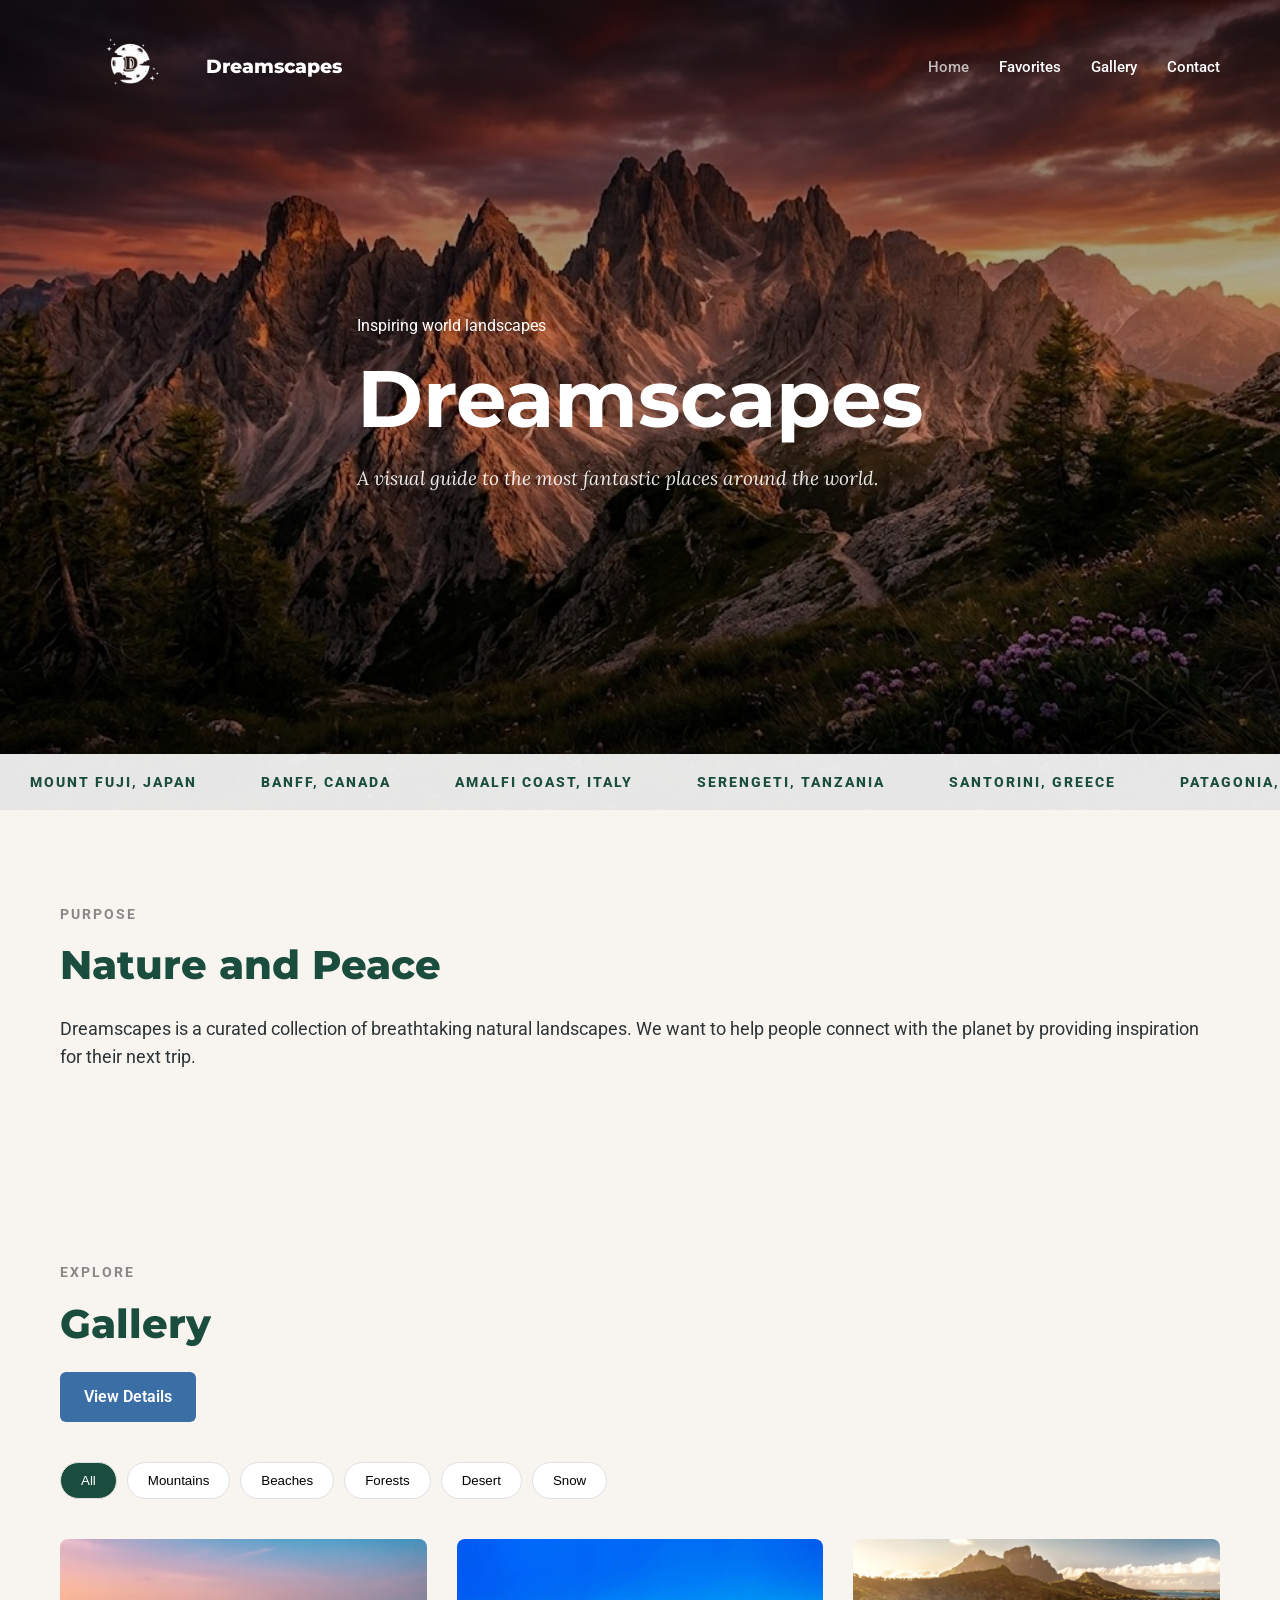
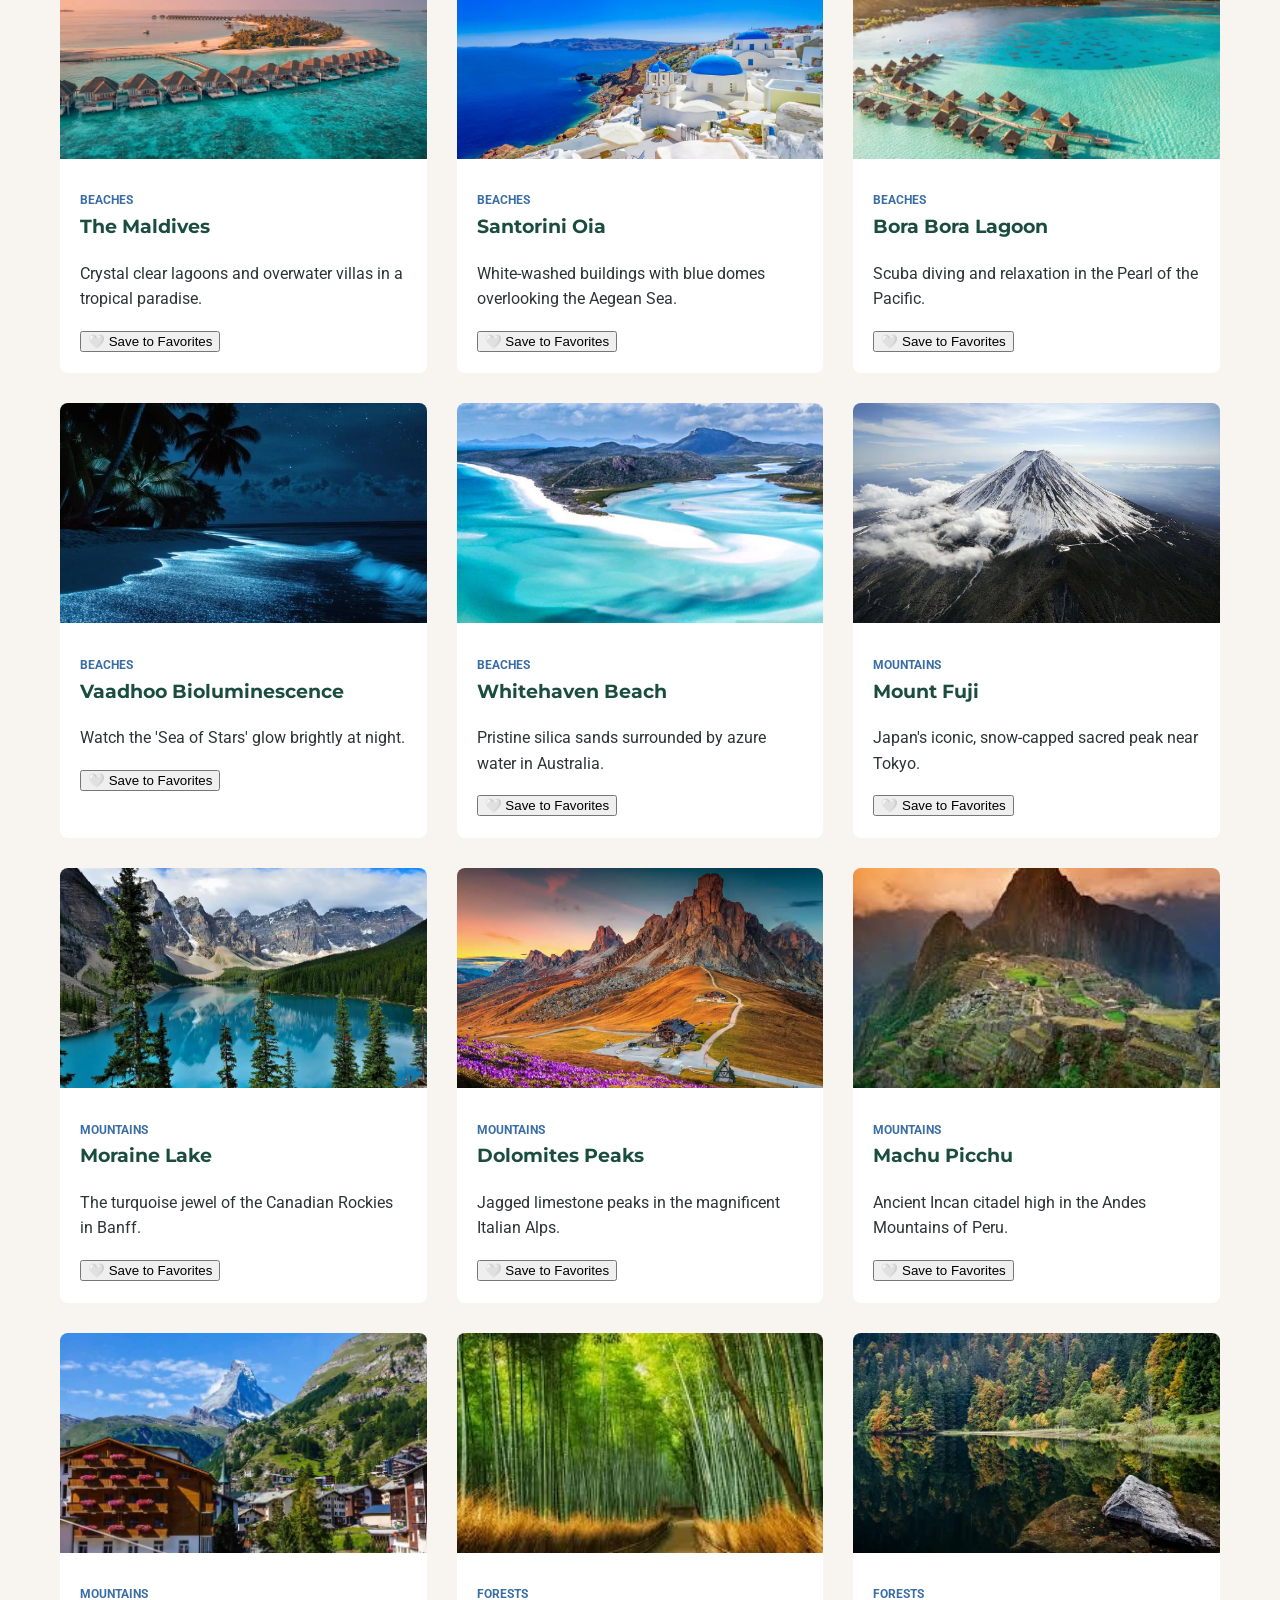
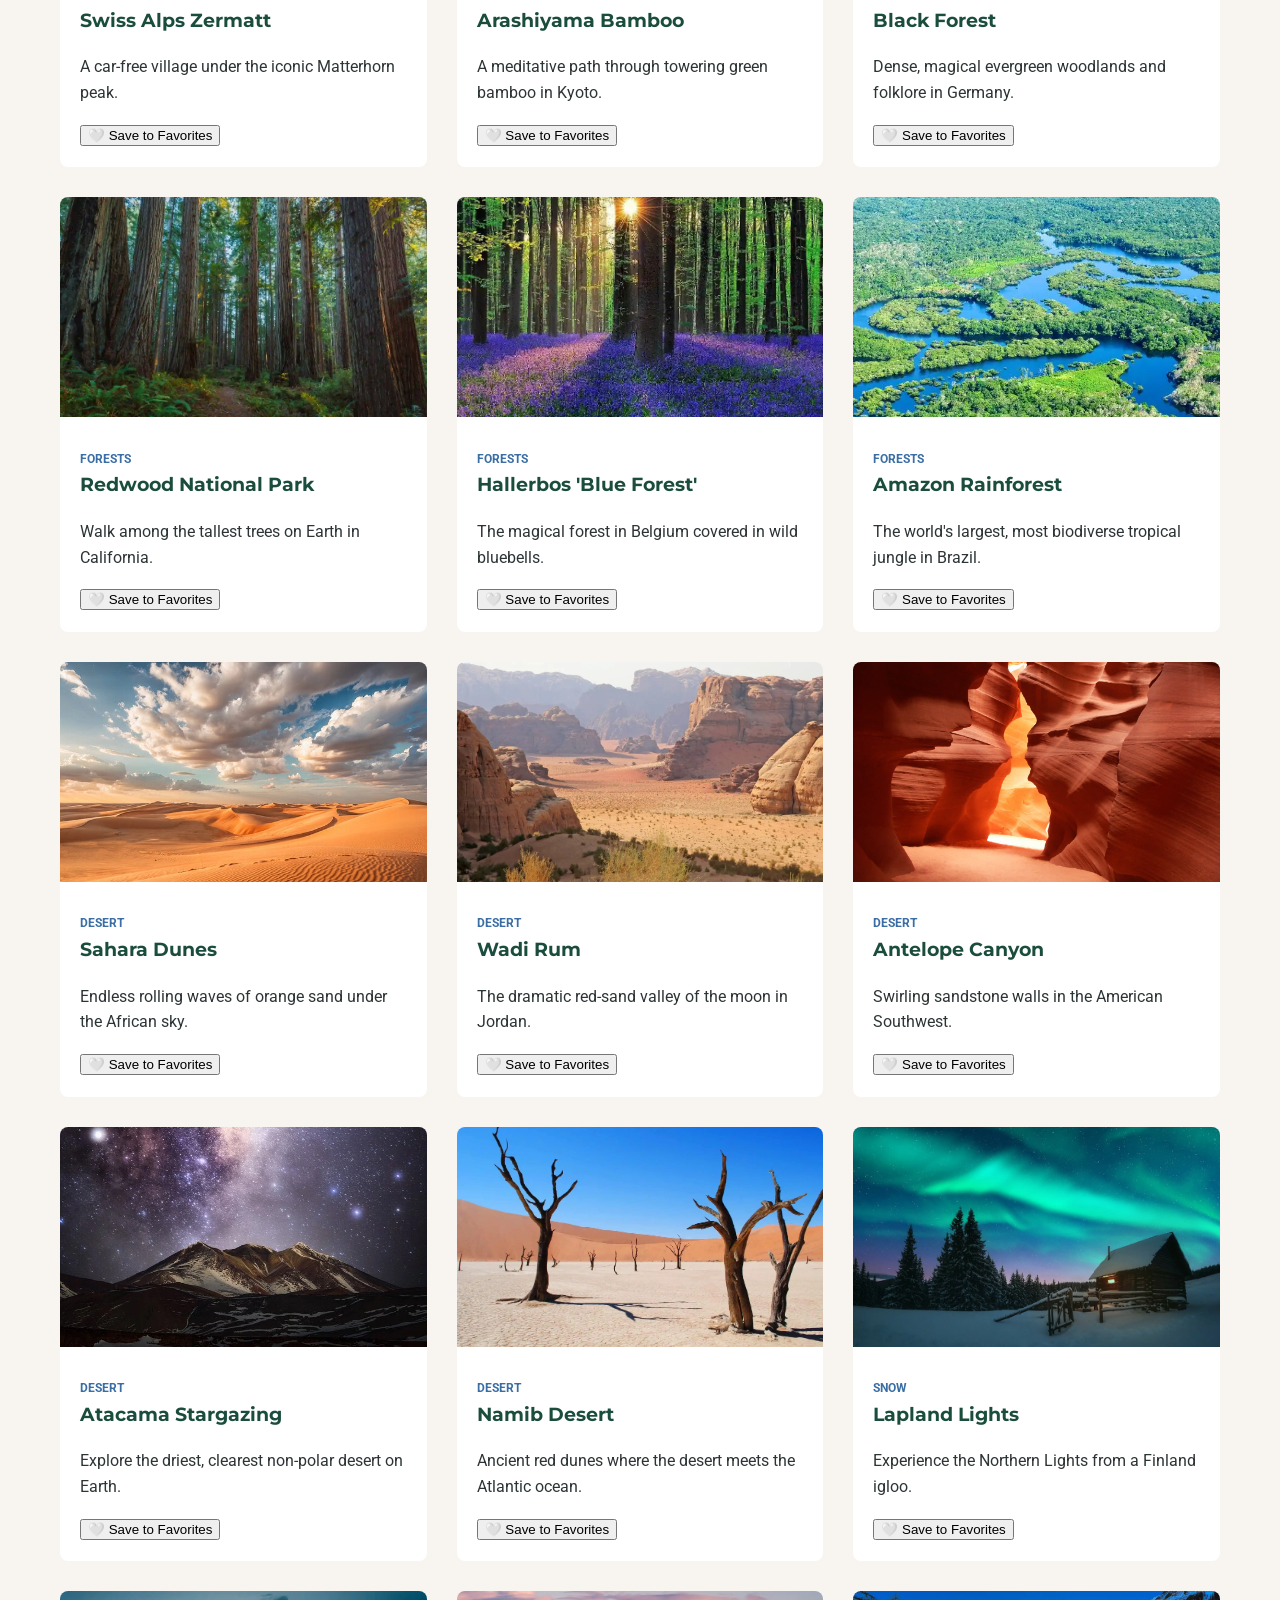
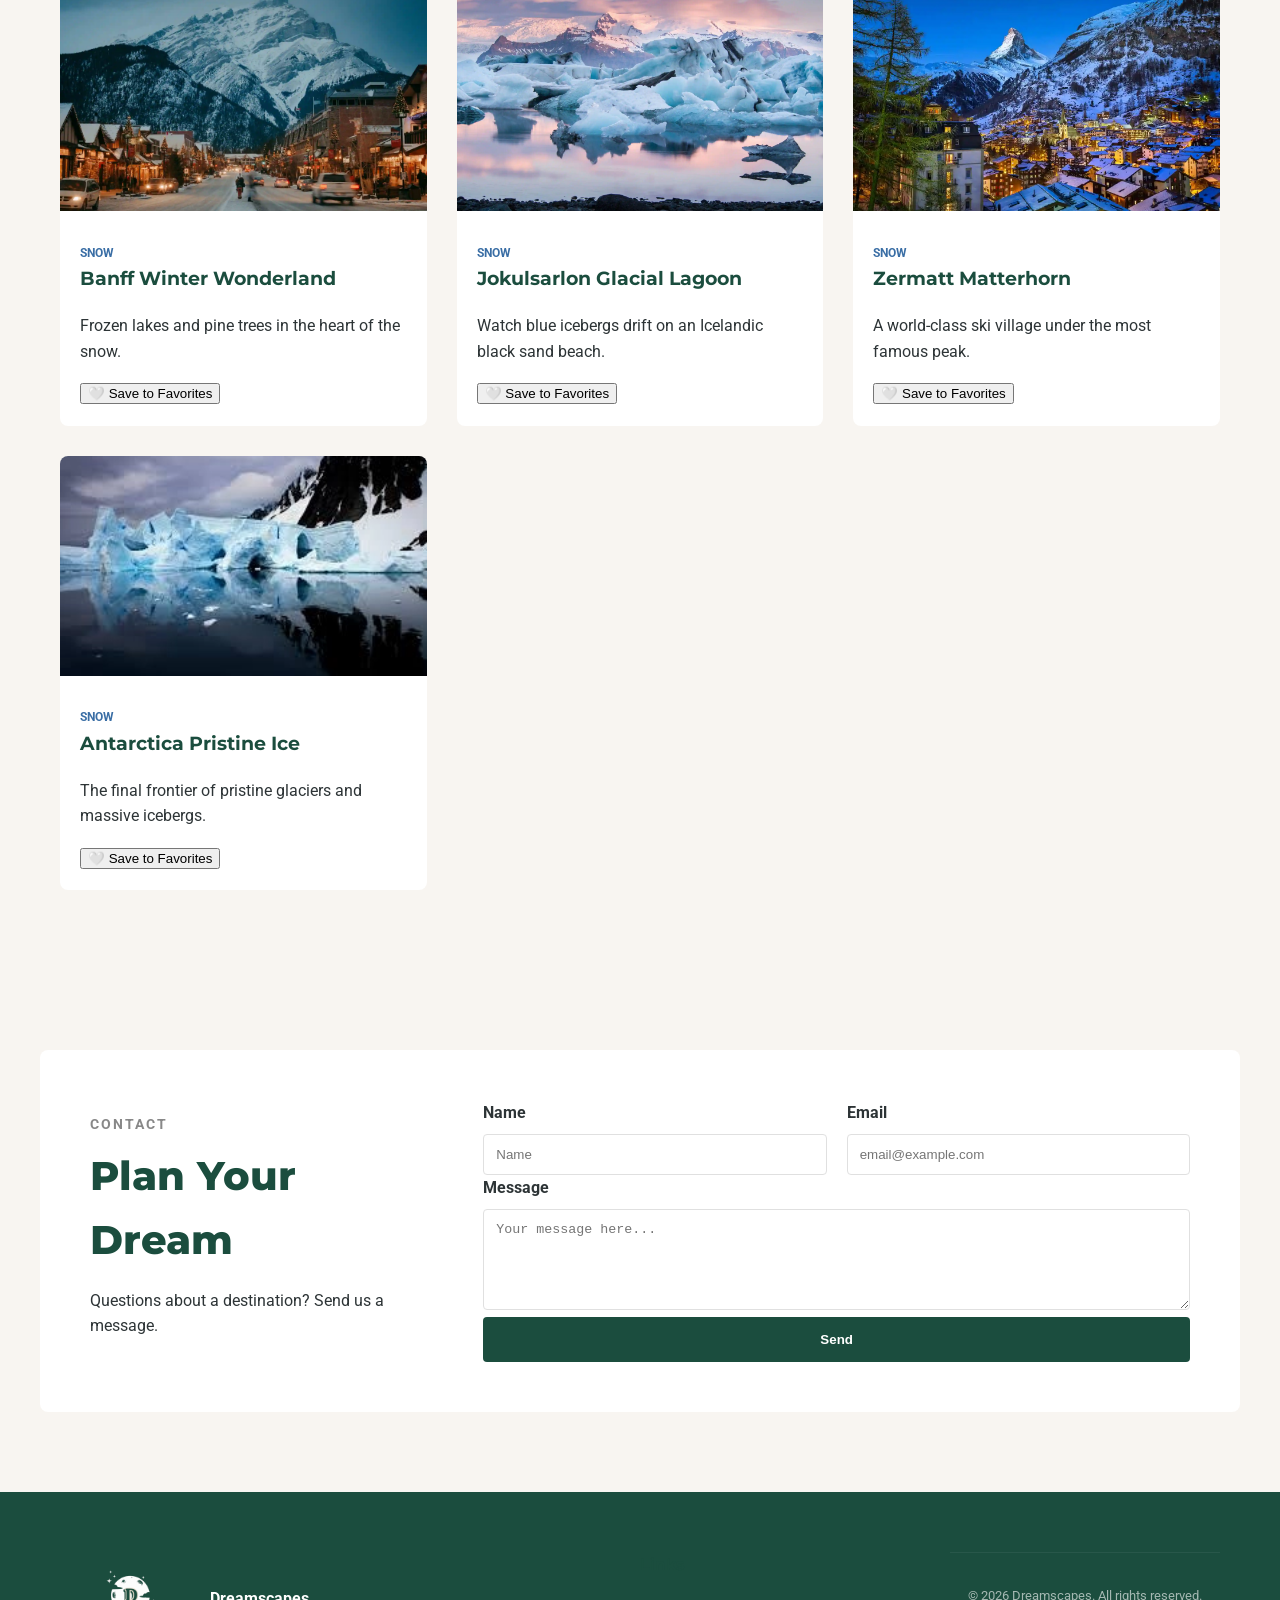
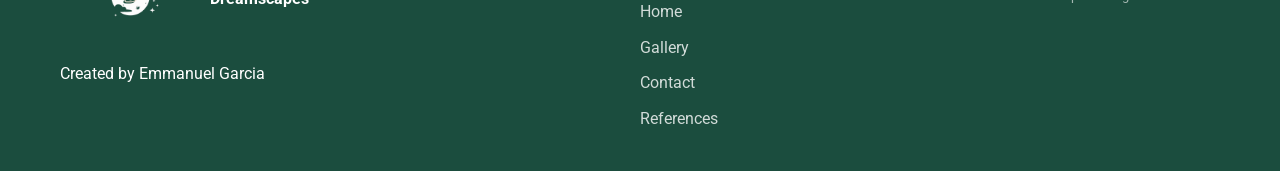
==== project/index.html @ d904b3e5 "all the basic page" ====
<!DOCTYPE html>
<html lang="en">
<head>
  <meta charset="UTF-8">
  <meta name="viewport" content="width=device-width, initial-scale=1.0">
  <meta name="description" content="Explore natural landscapes and tourist destinations with Dreamscapes.">
  <meta name="author" content="Emmanuel Garcia Trevino">
  <title>Dreamscapes | Dreams Explorer</title>

  <link rel="preconnect" href="https://fonts.googleapis.com">
  <link rel="preconnect" href="https://fonts.gstatic.com" crossorigin>
  <link href="https://fonts.googleapis.com/css2?family=Lora:ital,wght@0,400;1,400&family=Montserrat:wght@500;700;800&family=Roboto:wght@400;500&display=swap" rel="stylesheet">
  <link rel="stylesheet" href="styles/project.css">
</head>

<body>
  <nav class="nav">
    <div class="container nav-inner">
      <a href="index.html" class="nav-logo">
        <img src="images/logo.png" alt="Dreamscapes logo" class="logo-img">
        <span class="logo-text">Dreamscapes</span>
      </a>
      
      <div class="nav-links" id="nav-links">
        <a href="index.html" class="active">Home</a>
        <a href="favorites.html">Favorites</a>
        <a href="#gallery">Gallery</a>
        <a href="#contact">Contact</a>
      </div>

      <button class="hamburger" id="hamburger-btn" aria-label="Menu">
        <svg xmlns="http://www.w3.org/2000/svg" width="24" height="24" viewBox="0 0 24 24" fill="none" stroke="currentColor" stroke-width="2" stroke-linecap="round" stroke-linejoin="round">
          <line x1="3" y1="12" x2="21" y2="12"></line>
          <line x1="3" y1="6" x2="21" y2="6"></line>
          <line x1="3" y1="18" x2="21" y2="18"></line>
        </svg>
      </button>
    </div>
  </nav>

  <header class="hero">
    <img src="images/banner-landscape.jpg" alt="Mountain landscape" fetchpriority="high">
    <div class="hero-overlay"></div>
    <div class="hero-content container">
      <p class="hero-label">Inspiring world landscapes</p>
      <h1 class="hero-title">Dreamscapes</h1>
      <p class="hero-desc">
        A visual guide to the most fantastic places around the world.
      </p>
    </div>
    <div class="marquee-ribbon">
      <div class="marquee-track">
        <span>Mount Fuji, Japan</span> <span>Banff, Canada</span> <span>Amalfi Coast, Italy</span> <span>Serengeti, Tanzania</span> <span>Santorini, Greece</span> <span>Patagonia, Argentina</span> <span>Great Barrier Reef</span>
        <span>Mount Fuji, Japan</span> <span>Banff, Canada</span> <span>Amalfi Coast, Italy</span> <span>Serengeti, Tanzania</span> <span>Santorini, Greece</span> <span>Patagonia, Argentina</span> <span>Great Barrier Reef</span>
      </div>
    </div>
  </header>

  <main>
    <section class="section intro-section">
      <div class="container">
        <div class="intro-text">
          <p class="section-label">Purpose</p>
          <h2 class="section-title">Nature and Peace</h2>
          <p class="roboto-text">
            Dreamscapes is a curated collection of breathtaking natural landscapes. We want to help people connect with the planet by providing inspiration for their next trip.
          </p>
        </div>
      </div>
    </section>

    <section class="section gallery-section" id="gallery">
      <div class="container">
        <p class="section-label">Explore</p>
        <h2 class="section-title">Gallery</h2>
        <a href="gallery-detail.html" class="btn">View Details</a>

        <div class="filters" id="gallery-filters">
          <button class="filter-btn active" data-filter="all">All</button>
          <button class="filter-btn" data-filter="Mountains">Mountains</button>
          <button class="filter-btn" data-filter="Beaches">Beaches</button>
          <button class="filter-btn" data-filter="Forests">Forests</button>
          <button class="filter-btn" data-filter="Desert">Desert</button>
          <button class="filter-btn" data-filter="Snow">Snow</button>
        </div>

        <div class="landscape-grid" id="landscape-grid"></div>
      </div>
    </section>

    <section class="section contact-section" id="contact">
      <div class="container contact-wrapper">
        <div class="contact-info">
          <p class="section-label">Contact</p>
          <h2 class="section-title">Plan Your Dream</h2>
          <p>Questions about a destination? Send us a message.</p>
        </div>

        <form class="contact-form-box" id="contact-form" action="#" method="post">
          <div class="form-row">
            <div class="form-group">
              <label for="contact-name">Name</label>
              <input type="text" id="contact-name" name="name" placeholder="Name" required>
            </div>
            <div class="form-group">
              <label for="contact-email">Email</label>
              <input type="email" id="contact-email" name="email" placeholder="email@example.com" required>
            </div>
          </div>
          <div class="form-group">
            <label for="contact-message">Message</label>
            <textarea id="contact-message" name="message" rows="5" placeholder="Your message here..." required></textarea>
          </div>
          <button type="submit" class="submit-btn">Send</button>
        </form>
      </div>
    </section>
  </main>

  <footer class="footer">
    <div class="container footer-inner">
      <div class="footer-brand">
        <div class="footer-logo">
          <img src="images/logo.png" alt="Logo" class="logo-img">
          <span>Dreamscapes</span>
        </div>
        <p>Created by Emmanuel Garcia</p>
      </div>
      <div class="footer-links">
        <h4>Links</h4>
        <a href="index.html">Home</a>
        <a href="#gallery">Gallery</a>
        <a href="#contact">Contact</a>
        <a href="references.html">References</a>
      </div>
      <div class="footer-bottom">
        <p>&copy; 2026 Dreamscapes. All rights reserved.</p>
      </div>
    </div>
  </footer>

  <script type="module" src="scripts/project.js" defer></script>
</body>
</html>
---- project/styles/project.css ----
:root {
  --deep-green: #1B4D3E;
  --ocean-blue: #3A6EA5;
  --warm-beige: #F8F5F1;
  --white: #FFFFFF;
  --dark-text: #2D3436;
  --gray-border: #E0E0E0;
  --font-heading: 'Montserrat', sans-serif;
  --font-body: 'Roboto', sans-serif;
  --font-accent: 'Lora', serif;
}

html {
  scroll-behavior: smooth;
  box-sizing: border-box;
}

*, *:before, *:after {
  box-sizing: inherit;
}

body {
  margin: 0;
  background-color: var(--warm-beige);
  color: var(--dark-text);
  font-family: var(--font-body);
  line-height: 1.6;
}

.container {
  max-width: 1200px;
  margin: 0 auto;
  padding: 0 20px;
}

h1, h2, h3, h4 {
  font-family: var(--font-heading);
  color: var(--deep-green);
  margin-top: 0;
  font-weight: 700;
}

.section-title {
  font-size: 2.5rem;
  font-weight: 800;
  margin-bottom: 1rem;
}

.section-label {
  font-size: 0.85rem;
  font-weight: 700;
  text-transform: uppercase;
  color: #888;
  letter-spacing: 2px;
  margin-bottom: 0.5rem;
  display: block;
}

.roboto-text {
  font-size: 1.1rem;
}

.nav {
  position: absolute;
  top: 0;
  width: 100%;
  padding: 20px 0;
  z-index: 1000;
  color: var(--white);
}

.nav.solid-bg {
  position: relative;
  background-color: var(--deep-green);
  box-shadow: 0 4px 6px rgba(0,0,0,0.1);
}

.nav-inner {
  display: flex;
  justify-content: space-between;
  align-items: center;
}

.nav-logo {
  display: flex;
  align-items: center;
  gap: 6px;
  text-decoration: none;
  color: var(--white);
  font-family: var(--font-heading);
  font-weight: 800;
  font-size: 1.15rem;
}

.logo-text {
  font-size: 1.2rem;
}

.logo-img {
  width: 140px;
  height: auto;
  display: block;
}

.logo-inline {
  width: 36px;
  height: 36px;
  color: var(--white); 
  stroke-width: 1.8;  
  display: block;
}

.nav-links {
  display: none; 
  gap: 30px;
}

.nav-links a {
  text-decoration: none;
  color: inherit;
  font-weight: 500;
  font-size: 0.95rem;
  transition: opacity 0.3s;
}

.nav-links a:hover, .nav-links a.active {
  opacity: 0.7;
}

.hamburger {
  background: none;
  border: none;
  color: inherit;
  cursor: pointer;
  display: block; 
}

.hero {
  height: 90vh;
  position: relative;
  overflow: hidden;
  display: flex;
  align-items: center;
  color: var(--white);
}

.hero img {
  position: absolute;
  top: 0; left: 0; width: 100%; height: 100%;
  object-fit: cover;
  z-index: -2;
}

.hero-overlay {
  position: absolute;
  top: 0; left: 0; width: 100%; height: 100%;
  background: linear-gradient(to bottom, rgba(0,0,0,0.6), rgba(0,0,0,0.2), rgba(0,0,0,0.6));
  z-index: -1;
}

.hero-content {
  z-index: 1;
  max-width: 800px;
}

.hero-title {
  font-size: clamp(3rem, 10vw, 5rem);
  color: var(--white);
  line-height: 1.1;
  margin: 10px 0 20px 0;
}

.hero-desc {
  font-family: var(--font-accent); 
  font-style: italic;
  font-size: 1.2rem;
  opacity: 0.9;
}

.marquee-ribbon {
  position: absolute;
  bottom: 0;
  width: 100%;
  background-color: rgba(255, 255, 255, 0.9);
  color: var(--deep-green);
  padding: 15px 0;
  overflow: hidden;
}

.marquee-track {
  display: inline-block;
  white-space: nowrap;
  animation: marquee 35s linear infinite;
}

.marquee-track span {
  padding: 0 30px;
  font-weight: 800;
  text-transform: uppercase;
  font-size: 0.85rem;
  letter-spacing: 2px;
}

@keyframes marquee {
  0% { transform: translateX(0); }
  100% { transform: translateX(-50%); }
}

.section {
  padding: 80px 0;
}

.btn {
  display: inline-block;
  padding: 12px 24px;
  background-color: var(--ocean-blue);
  color: var(--white);
  text-decoration: none;
  border-radius: 6px;
  font-weight: 600;
  transition: 0.3s;
}

.btn:hover {
  background-color: var(--deep-green);
  transform: translateY(-2px); 
}

.filters {
  display: flex;
  gap: 10px;
  margin: 40px 0;
  flex-wrap: wrap;
}

.filter-btn {
  background: var(--white);
  border: 1px solid var(--gray-border);
  padding: 10px 20px;
  border-radius: 50px; 
  cursor: pointer;
  transition: 0.3s;
}

.filter-btn:hover, .filter-btn.active {
  background-color: var(--deep-green);
  color: var(--white);
}

.landscape-grid {
  display: grid;
  grid-template-columns: repeat(auto-fit, minmax(300px, 1fr));
  gap: 30px; 
}

.card {
  background: var(--white);
  border-radius: 8px;
  overflow: hidden; 
  transition: 0.3s;
}

.card:hover {
  transform: translateY(-5px);
}

.card img {
  width: 100%;
  height: 220px;
  object-fit: cover;
}

.card-content {
  padding: 20px;
}

.card-category {
  font-size: 0.75rem;
  text-transform: uppercase;
  color: var(--ocean-blue);
  font-weight: 700;
  margin-bottom: 10px;
}

.fav-btn {
  width: 100%;
  padding: 12px;
  border: none;
  background: var(--ocean-blue);
  color: var(--white);
  border-radius: 4px;
  cursor: pointer;
  margin-top: 15px;
  font-weight: 700;
}

.fav-btn.active {
  background: #C0392B; 
}

.contact-wrapper {
  display: grid;
  gap: 40px;
  background-color: var(--white);
  padding: 50px;
  border-radius: 8px;
}

.form-group label {
  display: block;
  font-weight: 700;
  margin-bottom: 8px;
}

.form-group input, .form-group textarea {
  width: 100%;
  padding: 12px;
  border: 1px solid var(--gray-border);
  border-radius: 4px;
}

.submit-btn {
  background: var(--deep-green);
  color: var(--white);
  border: none;
  padding: 15px;
  font-weight: 700;
  border-radius: 4px;
  cursor: pointer;
  width: 100%;
}

.footer {
  background: var(--deep-green);
  color: var(--white);
  padding: 60px 0 30px;
}

.footer-inner {
  display: grid;
  gap: 40px;
}

.footer-logo {
  display: flex;
  align-items: center;
  gap: 10px;
  font-weight: 700;
  margin-bottom: 10px;
}

.footer-links a {
  display: block;
  text-decoration: none;
  color: inherit;
  margin-bottom: 10px;
  opacity: 0.8;
}

.footer-bottom {
  border-top: 1px solid rgba(255,255,255,0.1);
  padding-top: 20px;
  text-align: center;
  font-size: 0.8rem;
  opacity: 0.6;
}

@media (min-width: 768px) {
  .nav-links { display: flex; }
  .hamburger { display: none; }
  .contact-wrapper { grid-template-columns: 1fr 2fr; }
  .form-row { display: grid; grid-template-columns: 1fr 1fr; gap: 20px; }
  .footer-inner { grid-template-columns: 2fr 1fr 1fr; }
}

.details-grid {
  display: grid;
  grid-template-columns: repeat(auto-fit, minmax(320px, 1fr));
  gap: 24px;
}

.detail-card {
  background-color: var(--white);
  border-radius: 8px;
  overflow: hidden;
  box-shadow: 0 4px 12px rgba(0,0,0,0.1);
}

.detail-content {
  padding: 20px;
}
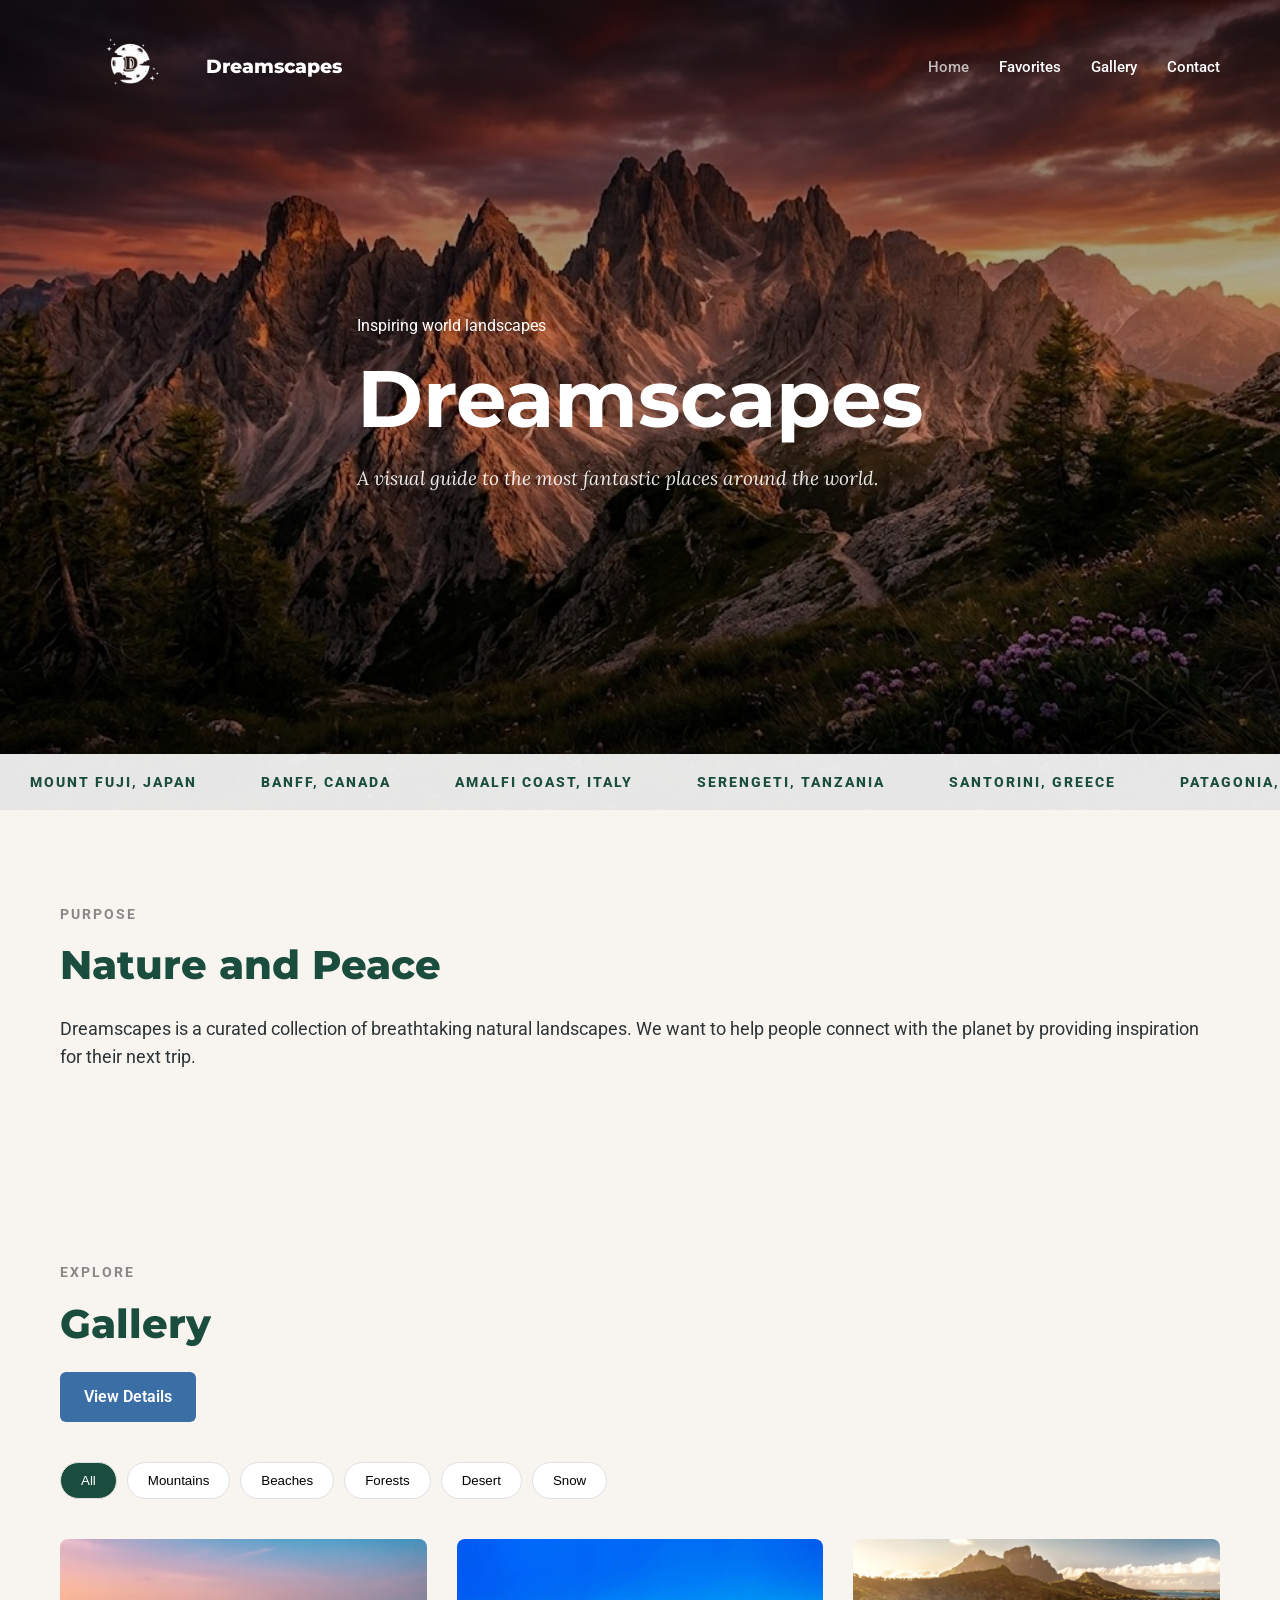
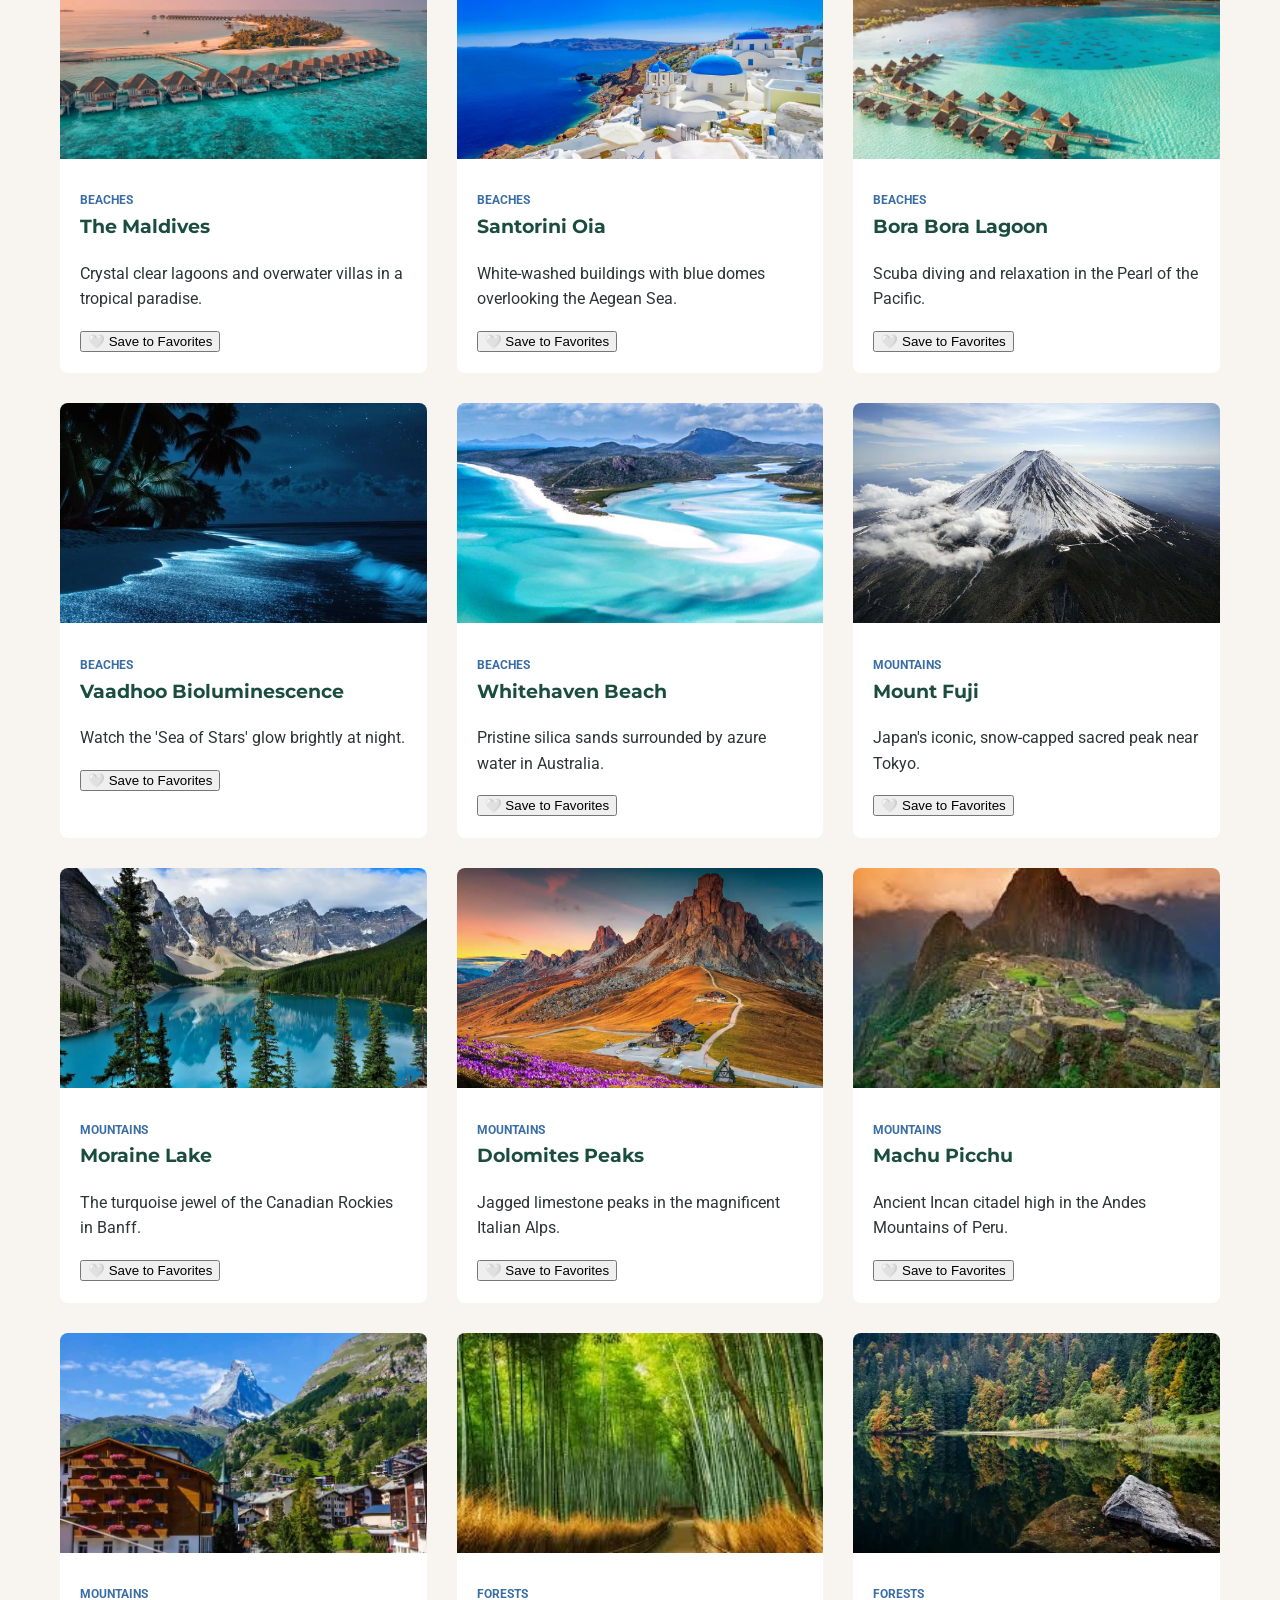
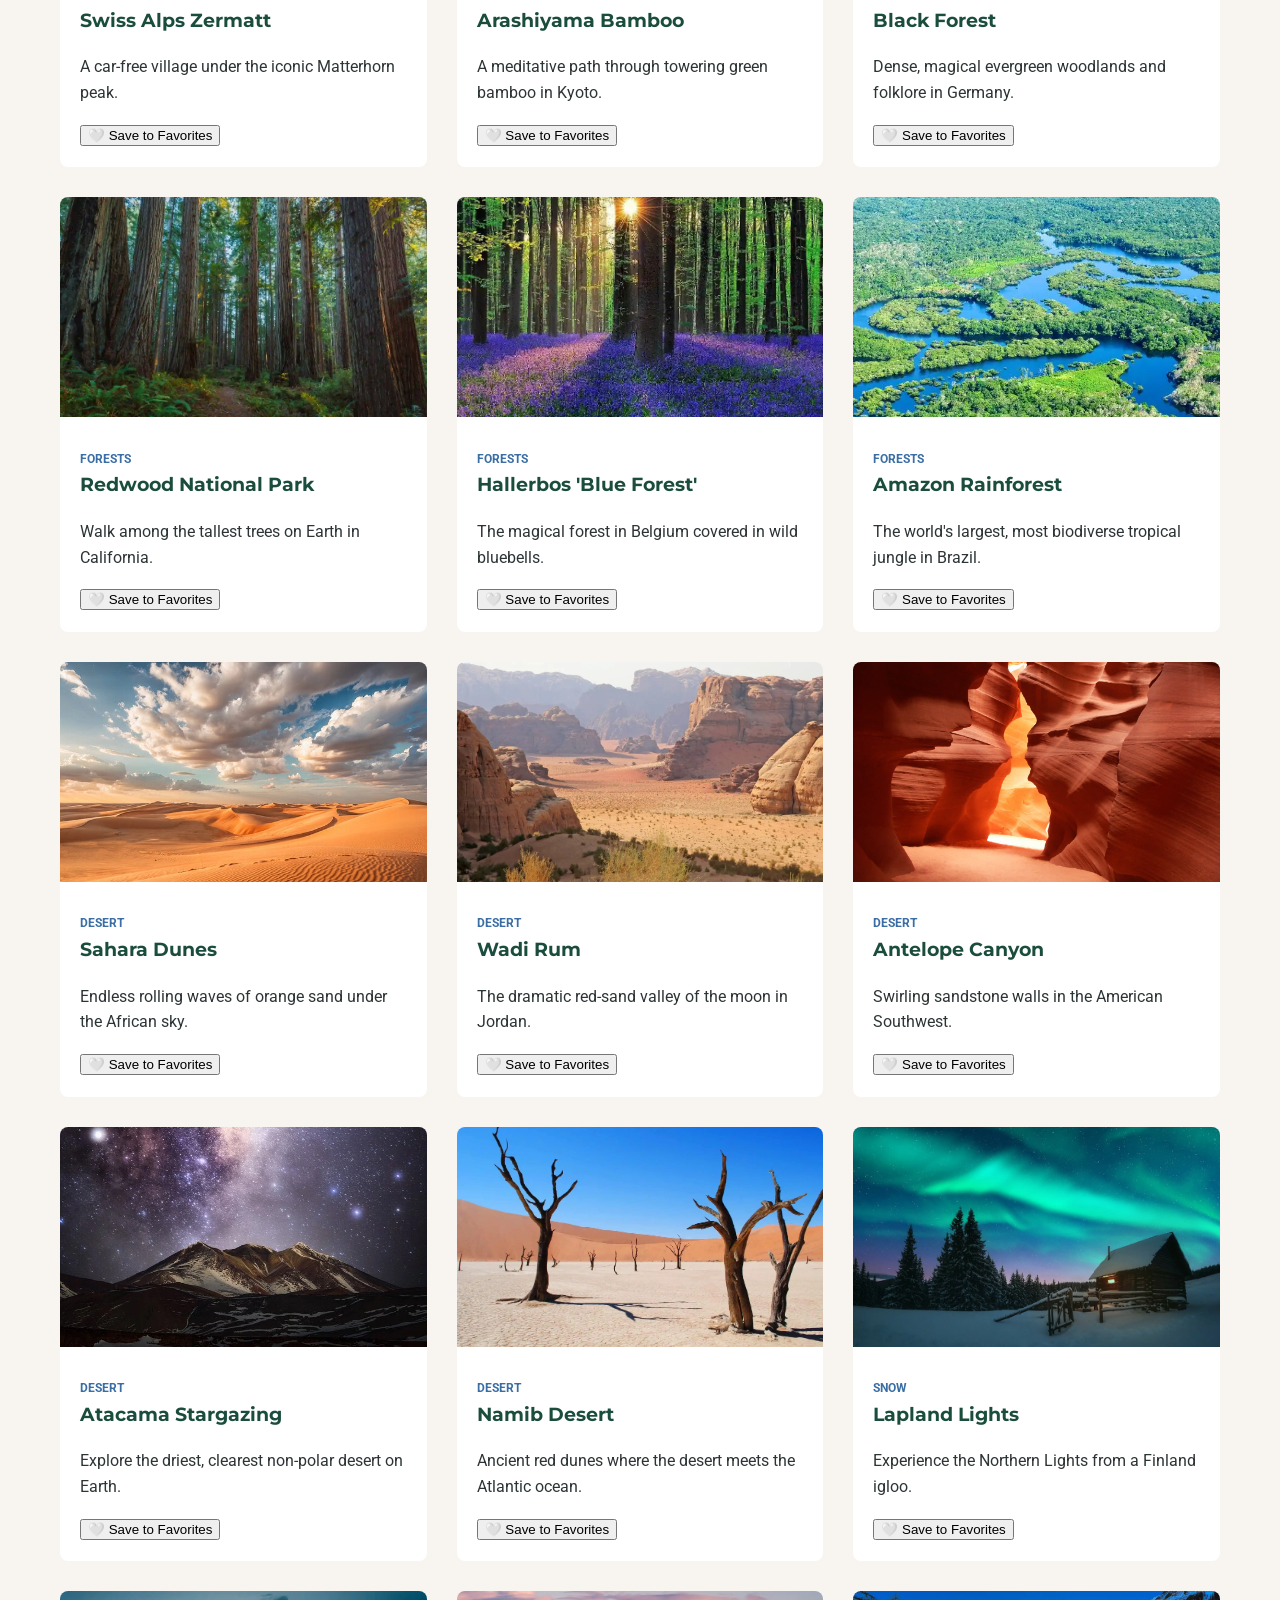
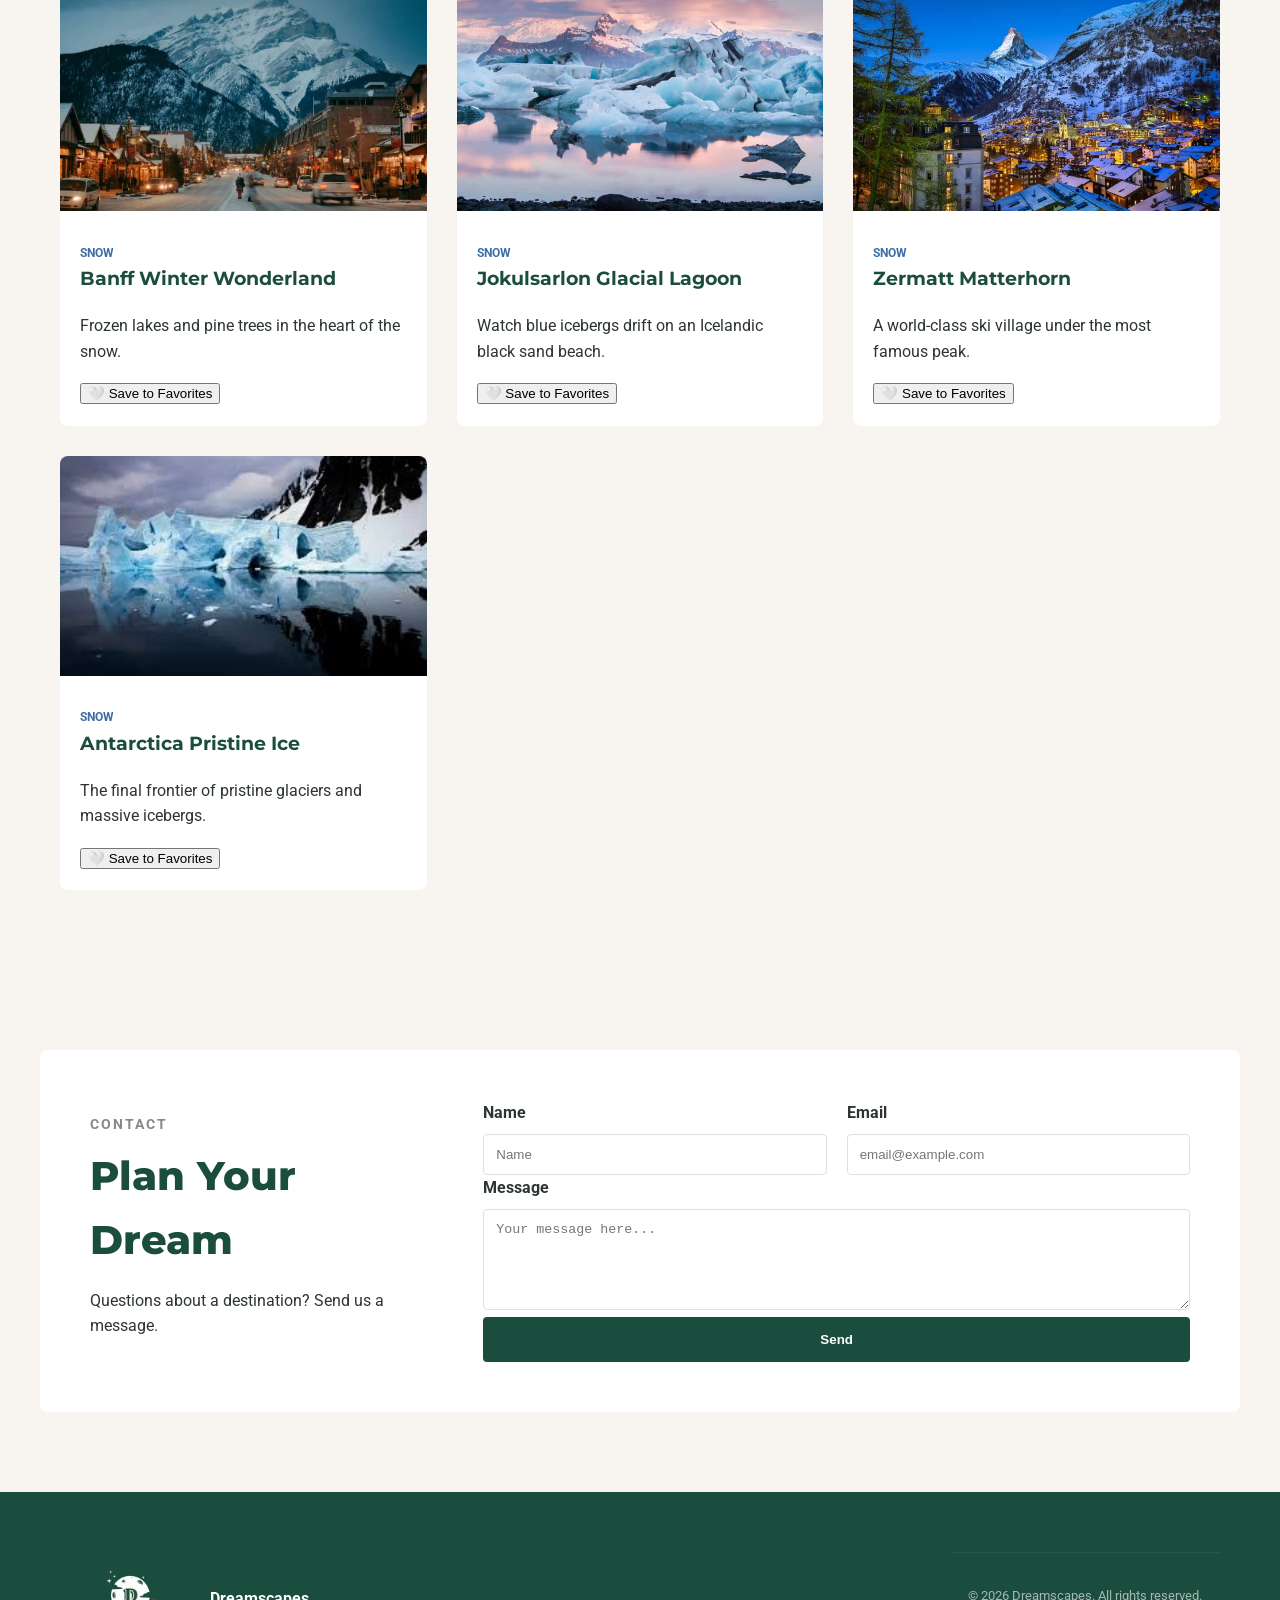
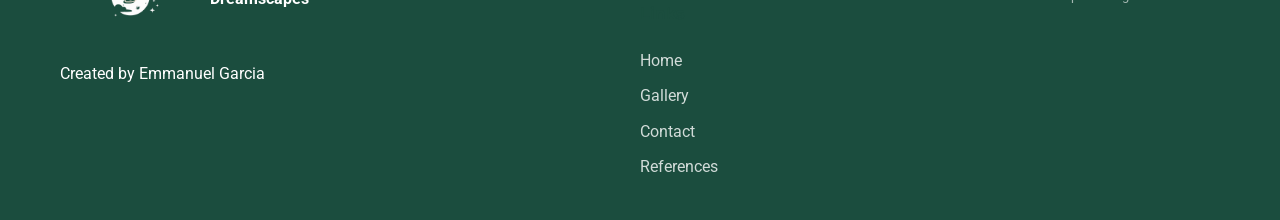
==== commit f18ec3e3: "fix something" ====
--- a/project/index.html
+++ b/project/index.html
@@ -127,6 +127,7 @@
         <p>Created by Emmanuel Garcia</p>
       </div>
       <div class="footer-links">
+        <h3>Resources</h3>
         <h4>Links</h4>
         <a href="index.html">Home</a>
         <a href="#gallery">Gallery</a>
@@ -139,6 +140,6 @@
     </div>
   </footer>
 
-  <script type="module" src="scripts/project.js" defer></script>
+  <script type="module" src="scripts/project.js"></script>
 </body>
 </html>
--- a/project/styles/project.css
+++ b/project/styles/project.css
@@ -105,8 +105,7 @@
 .logo-inline {
   width: 36px;
   height: 36px;
-  color: var(--white); 
-  stroke-width: 1.8;  
+  color: var(--white);
   display: block;
 }
 
